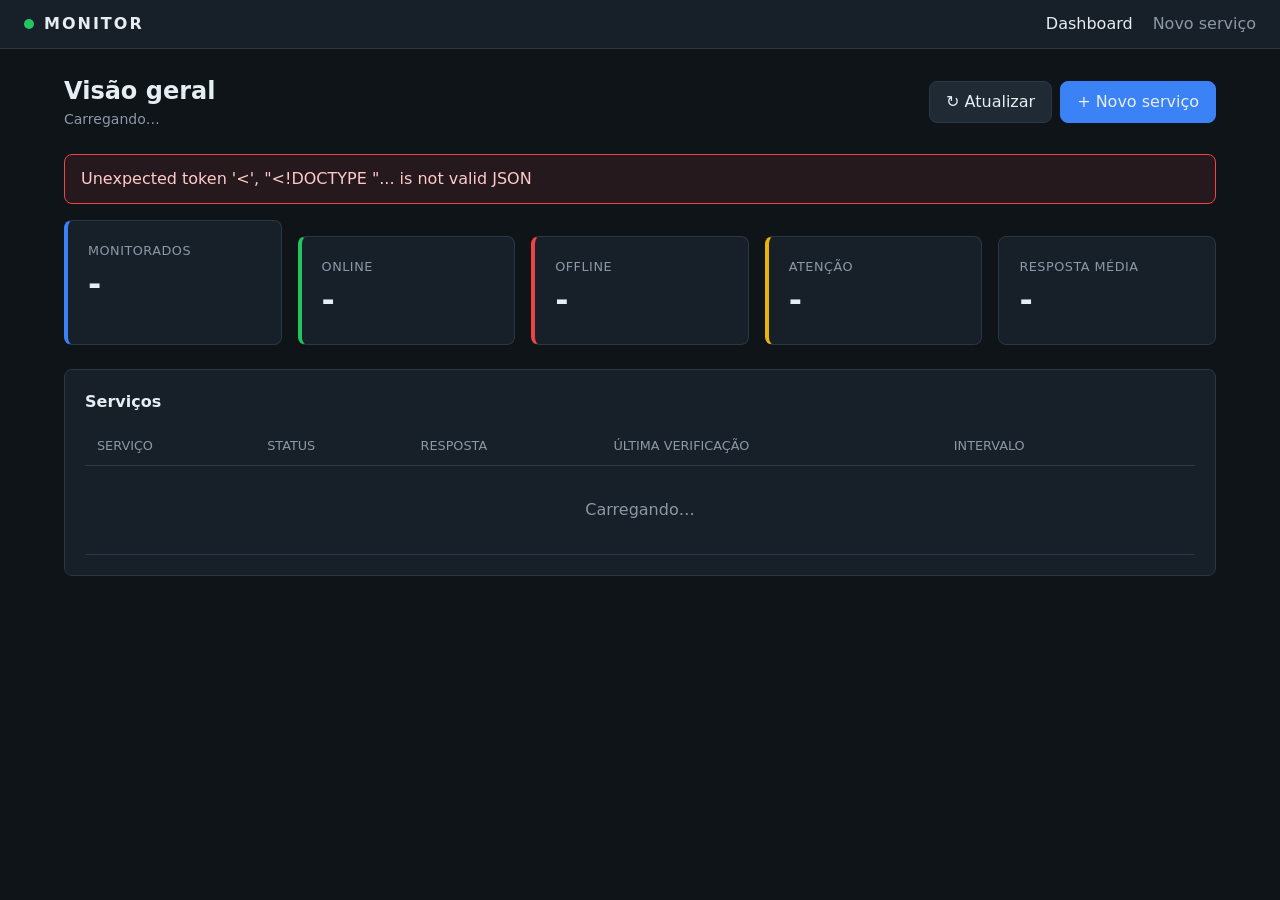
==== src/frontend/pages/dashboard.html @ 5daeaeba "feat: implementada estrutura completa da API, motor de monitoramento e base inicial do front-end - B" ====
<!DOCTYPE html>
<html lang="pt-BR">
<head>
  <meta charset="UTF-8">
  <meta name="viewport" content="width=device-width, initial-scale=1.0">
  <title>Dashboard · Monitor</title>
  <link rel="stylesheet" href="../css/base.css">
</head>
<body>
  <header class="topo">
    <a class="marca" href="dashboard.html"><span class="pulso"></span>MONITOR</a>
    <nav class="menu">
      <a href="dashboard.html" class="ativo">Dashboard</a>
      <a href="servico-form.html">Novo serviço</a>
    </nav>
  </header>

  <main class="conteudo">
    <div class="cabecalho-pagina">
      <div>
        <h1>Visão geral</h1>
        <p class="subtitulo" id="ultima-atualizacao">Carregando…</p>
      </div>
      <div class="acoes">
        <button class="botao" id="btn-atualizar">↻ Atualizar</button>
        <a class="botao primario" href="servico-form.html">+ Novo serviço</a>
      </div>
    </div>

    <div id="mensagem" class="alerta oculto"></div>

    <section class="grade-resumo">
      <div class="card resumo total">
        <div class="rotulo">Monitorados</div>
        <div class="valor" id="total-ativos">-</div>
      </div>
      <div class="card resumo online">
        <div class="rotulo">Online</div>
        <div class="valor" id="total-online">-</div>
      </div>
      <div class="card resumo offline">
        <div class="rotulo">Offline</div>
        <div class="valor" id="total-offline">-</div>
      </div>
      <div class="card resumo atencao">
        <div class="rotulo">Atenção</div>
        <div class="valor" id="total-atencao">-</div>
      </div>
      <div class="card resumo">
        <div class="rotulo">Resposta média</div>
        <div class="valor" id="tempo-medio">-</div>
      </div>
    </section>

    <section class="card">
      <h2>Serviços</h2>
      <div class="tabela-wrapper">
        <table>
          <thead>
            <tr>
              <th>Serviço</th>
              <th>Status</th>
              <th>Resposta</th>
              <th>Última verificação</th>
              <th>Intervalo</th>
              <th></th>
            </tr>
          </thead>
          <tbody id="tabela-servicos">
            <tr><td colspan="6" class="vazio">Carregando…</td></tr>
          </tbody>
        </table>
      </div>
    </section>
  </main>

  <script type="module" src="../js/dashboard.js"></script>
</body>
</html>
---- src/frontend/css/base.css ----
/* =========================================================================
   Monitor — estilos base (variáveis, reset, layout e componentes simples)
   ========================================================================= */

:root {
  --cor-fundo: #0f1419;
  --cor-superficie: #172029;
  --cor-superficie-2: #1f2a35;
  --cor-borda: #2a3744;
  --cor-texto: #e6edf3;
  --cor-texto-suave: #8b98a5;
  --cor-primaria: #3b82f6;
  --cor-primaria-hover: #2563eb;

  --cor-online: #22c55e;
  --cor-offline: #ef4444;
  --cor-atencao: #eab308;
  --cor-desconhecido: #64748b;

  --raio: 8px;
  --espaco: 16px;
  --fonte: system-ui, -apple-system, "Segoe UI", Roboto, sans-serif;
  --fonte-mono: ui-monospace, "Cascadia Code", Consolas, monospace;
}

/* ---------- Reset ---------- */
*, *::before, *::after { box-sizing: border-box; }
body, h1, h2, h3, p { margin: 0; }
body {
  font-family: var(--fonte);
  background: var(--cor-fundo);
  color: var(--cor-texto);
  line-height: 1.5;
  min-height: 100vh;
}
a { color: var(--cor-primaria); text-decoration: none; }
a:hover { text-decoration: underline; }
button, input, select { font: inherit; }

/* ---------- Layout ---------- */
.topo {
  display: flex;
  align-items: center;
  justify-content: space-between;
  padding: 12px 24px;
  background: var(--cor-superficie);
  border-bottom: 1px solid var(--cor-borda);
}
.marca {
  display: flex;
  align-items: center;
  gap: 10px;
  font-weight: 700;
  letter-spacing: 2px;
  color: var(--cor-texto);
}
.marca:hover { text-decoration: none; }
.marca .pulso {
  width: 10px; height: 10px; border-radius: 50%;
  background: var(--cor-online);
  box-shadow: 0 0 0 0 rgba(34, 197, 94, .6);
  animation: pulso 2s infinite;
}
@keyframes pulso {
  70% { box-shadow: 0 0 0 10px rgba(34, 197, 94, 0); }
  100% { box-shadow: 0 0 0 0 rgba(34, 197, 94, 0); }
}
.menu { display: flex; gap: 20px; }
.menu a { color: var(--cor-texto-suave); }
.menu a.ativo, .menu a:hover { color: var(--cor-texto); text-decoration: none; }

.conteudo {
  max-width: 1200px;
  margin: 0 auto;
  padding: 24px;
}
.cabecalho-pagina {
  display: flex;
  align-items: center;
  justify-content: space-between;
  gap: var(--espaco);
  flex-wrap: wrap;
  margin-bottom: 24px;
}
.cabecalho-pagina h1 { font-size: 1.5rem; }
.subtitulo { color: var(--cor-texto-suave); font-size: .875rem; }

/* ---------- Cards ---------- */
.card {
  background: var(--cor-superficie);
  border: 1px solid var(--cor-borda);
  border-radius: var(--raio);
  padding: 20px;
}
.card + .card { margin-top: var(--espaco); }
.card h2 { font-size: 1rem; margin-bottom: 12px; }

.grade-resumo {
  display: grid;
  grid-template-columns: repeat(auto-fit, minmax(160px, 1fr));
  gap: var(--espaco);
  margin-bottom: 24px;
}
.resumo .rotulo { color: var(--cor-texto-suave); font-size: .8rem; text-transform: uppercase; letter-spacing: .5px; }
.resumo .valor { font-size: 2rem; font-weight: 700; }
.resumo.online  { border-left: 4px solid var(--cor-online); }
.resumo.offline { border-left: 4px solid var(--cor-offline); }
.resumo.atencao { border-left: 4px solid var(--cor-atencao); }
.resumo.total   { border-left: 4px solid var(--cor-primaria); }

/* ---------- Tabela ---------- */
.tabela-wrapper { overflow-x: auto; }
table { width: 100%; border-collapse: collapse; }
th, td { padding: 10px 12px; text-align: left; border-bottom: 1px solid var(--cor-borda); white-space: nowrap; }
th { color: var(--cor-texto-suave); font-weight: 500; font-size: .8rem; text-transform: uppercase; }
tbody tr:hover { background: var(--cor-superficie-2); }
tr.inativo { opacity: .5; }
.mono { font-family: var(--fonte-mono); font-size: .85rem; }
.suave { color: var(--cor-texto-suave); }
.vazio { text-align: center; color: var(--cor-texto-suave); padding: 32px; }

/* ---------- Badge de status ---------- */
.status {
  display: inline-flex;
  align-items: center;
  gap: 6px;
  padding: 2px 10px;
  border-radius: 999px;
  font-size: .8rem;
  font-weight: 600;
  background: var(--cor-superficie-2);
}
.status::before { content: ""; width: 8px; height: 8px; border-radius: 50%; background: currentColor; }
.status.online       { color: var(--cor-online); }
.status.offline      { color: var(--cor-offline); }
.status.atencao      { color: var(--cor-atencao); }
.status.desconhecido { color: var(--cor-desconhecido); }

/* ---------- Botões ---------- */
.botao {
  display: inline-flex;
  align-items: center;
  gap: 6px;
  padding: 8px 16px;
  border-radius: var(--raio);
  border: 1px solid var(--cor-borda);
  background: var(--cor-superficie-2);
  color: var(--cor-texto);
  cursor: pointer;
}
.botao:hover { border-color: var(--cor-texto-suave); text-decoration: none; }
.botao:disabled { opacity: .5; cursor: not-allowed; }
.botao.primario { background: var(--cor-primaria); border-color: var(--cor-primaria); }
.botao.primario:hover { background: var(--cor-primaria-hover); }
.botao.perigo { color: var(--cor-offline); }
.botao.pequeno { padding: 4px 10px; font-size: .85rem; }
.acoes { display: flex; gap: 8px; flex-wrap: wrap; }

/* ---------- Formulário ---------- */
.formulario { display: grid; grid-template-columns: repeat(2, 1fr); gap: var(--espaco); }
.campo { display: flex; flex-direction: column; gap: 6px; }
.campo.largo { grid-column: 1 / -1; }
.campo label { font-size: .875rem; color: var(--cor-texto-suave); }
.campo input, .campo select {
  padding: 8px 12px;
  border-radius: var(--raio);
  border: 1px solid var(--cor-borda);
  background: var(--cor-fundo);
  color: var(--cor-texto);
}
.campo input:focus, .campo select:focus { outline: 2px solid var(--cor-primaria); outline-offset: -1px; }
.campo .ajuda { font-size: .75rem; color: var(--cor-texto-suave); }
.campo .erro-campo { font-size: .75rem; color: var(--cor-offline); }
.campo.checkbox { flex-direction: row; align-items: center; }
.previa-url {
  grid-column: 1 / -1;
  padding: 10px 12px;
  border-radius: var(--raio);
  background: var(--cor-fundo);
  border: 1px dashed var(--cor-borda);
}

/* ---------- Detalhes ---------- */
.detalhes { display: grid; grid-template-columns: repeat(auto-fit, minmax(200px, 1fr)); gap: var(--espaco); }
.detalhes dt { color: var(--cor-texto-suave); font-size: .8rem; }
.detalhes dd { margin: 0; font-weight: 500; word-break: break-all; }

/* ---------- Mensagens ---------- */
.alerta {
  padding: 12px 16px;
  border-radius: var(--raio);
  margin-bottom: var(--espaco);
  border: 1px solid;
}
.alerta.erro { color: #fecaca; background: rgba(239, 68, 68, .1); border-color: var(--cor-offline); }
.alerta.sucesso { color: #bbf7d0; background: rgba(34, 197, 94, .1); border-color: var(--cor-online); }
.oculto { display: none !important; }

/* ---------- Responsivo ---------- */
@media (max-width: 640px) {
  .formulario { grid-template-columns: 1fr; }
  .topo { flex-direction: column; gap: 8px; }
}
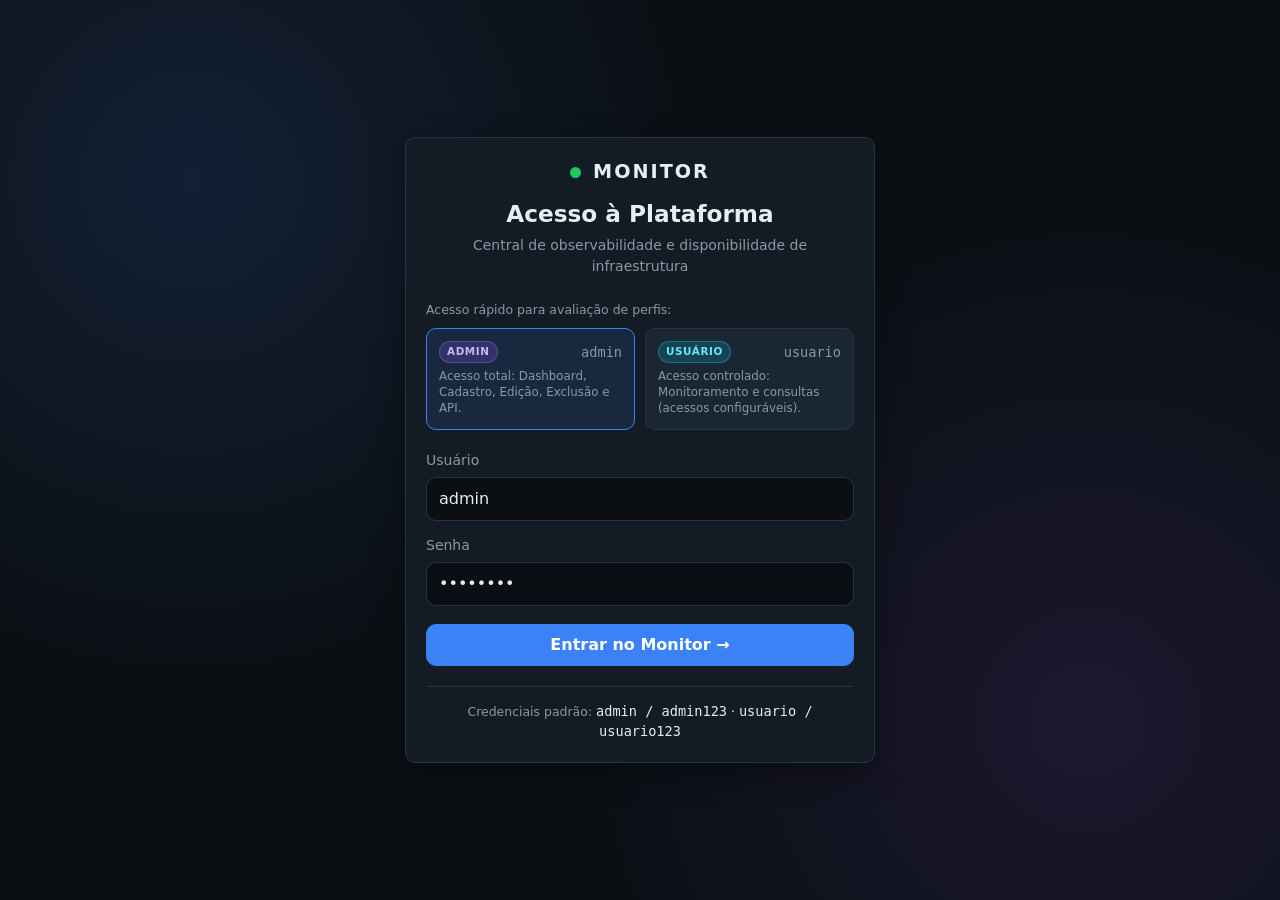
==== commit 82c5c19a: "feat: adiciona login com perfis, sidebar retrátil, alertas, gráficos e infraestrutura docker/nginx -" ====
--- a/src/frontend/pages/dashboard.html
+++ b/src/frontend/pages/dashboard.html
@@ -3,78 +3,147 @@
 <head>
   <meta charset="UTF-8">
   <meta name="viewport" content="width=device-width, initial-scale=1.0">
-  <title>Dashboard · Monitor</title>
-  <link rel="stylesheet" href="../css/base.css">
+  <title>Home · Dashboard · Monitor</title>
+  <link rel="stylesheet" href="../css/base.css?v=5">
 </head>
 <body>
-  <header class="topo">
-    <a class="marca" href="dashboard.html"><span class="pulso"></span>MONITOR</a>
-    <nav class="menu">
-      <a href="dashboard.html" class="ativo">Dashboard</a>
-      <a href="servico-form.html">Novo serviço</a>
-    </nav>
-  </header>
+  <div class="app-shell">
+    <aside class="sidebar" id="sidebar-app"></aside>
 
-  <main class="conteudo">
-    <div class="cabecalho-pagina">
-      <div>
-        <h1>Visão geral</h1>
-        <p class="subtitulo" id="ultima-atualizacao">Carregando…</p>
-      </div>
-      <div class="acoes">
-        <button class="botao" id="btn-atualizar">↻ Atualizar</button>
-        <a class="botao primario" href="servico-form.html">+ Novo serviço</a>
-      </div>
+    <div class="area-principal">
+      <header class="topbar-mobile">
+        <a class="marca" href="dashboard.html"><span class="pulso"></span>MONITOR</a>
+        <button class="botao pequeno" id="btn-abrir-sidebar">☰ Menu</button>
+      </header>
+
+      <main class="conteudo">
+        <!-- Hero Banner da Home -->
+        <section class="hero-home">
+          <div>
+            <div class="hero-saudacao">
+              <h1 id="saudacao-usuario">Painel de Controle</h1>
+              <span class="badge-perfil admin" id="badge-perfil-topo">ADMIN</span>
+            </div>
+            <p class="subtitulo" id="ultima-atualizacao">Carregando estado da infraestrutura…</p>
+          </div>
+          <div class="acoes">
+            <button class="botao" id="btn-atualizar">↻ Atualizar agora</button>
+            <a class="botao primario" id="btn-novo-servico-topo" href="servico-form.html">+ Novo serviço</a>
+          </div>
+        </section>
+
+        <div id="mensagem" class="alerta oculto"></div>
+
+        <!-- Atalhos Rápidos da Home -->
+        <section class="grade-atalhos">
+          <a class="card-atalho" id="atalho-cadastrar" href="servico-form.html">
+            <div class="atalho-icone">➕</div>
+            <div>
+              <div class="atalho-titulo">Cadastrar Serviço</div>
+              <div class="atalho-desc">Adicionar novo host HTTP/HTTPS</div>
+            </div>
+          </a>
+
+          <button type="button" class="card-atalho" id="atalho-verificar-todos">
+            <div class="atalho-icone">⚡</div>
+            <div>
+              <div class="atalho-titulo">Varredura Imediata</div>
+              <div class="atalho-desc">Checar todos os serviços ativos</div>
+            </div>
+          </button>
+
+          <a class="card-atalho" href="#secao-alertas">
+            <div class="atalho-icone">🔔</div>
+            <div>
+              <div class="atalho-titulo">Central de Alertas</div>
+              <div class="atalho-desc">Acompanhar quedas e recuperações</div>
+            </div>
+          </a>
+
+          <a class="card-atalho" href="#secao-servicos">
+            <div class="atalho-icone">🖥️</div>
+            <div>
+              <div class="atalho-titulo">Frota Monitorada</div>
+              <div class="atalho-desc">Filtrar servidores por status</div>
+            </div>
+          </a>
+        </section>
+
+        <!-- Cards de Indicadores (KPIs) -->
+        <section class="grade-resumo">
+          <div class="card resumo total">
+            <div class="rotulo">Monitorados</div>
+            <div class="valor" id="total-ativos">-</div>
+          </div>
+          <div class="card resumo online">
+            <div class="rotulo">Online</div>
+            <div class="valor" id="total-online">-</div>
+          </div>
+          <div class="card resumo offline">
+            <div class="rotulo">Offline</div>
+            <div class="valor" id="total-offline">-</div>
+          </div>
+          <div class="card resumo atencao">
+            <div class="rotulo">Atenção</div>
+            <div class="valor" id="total-atencao">-</div>
+          </div>
+          <div class="card resumo">
+            <div class="rotulo">Resposta média</div>
+            <div class="valor" id="tempo-medio">-</div>
+          </div>
+          <div class="card resumo offline">
+            <div class="rotulo">Alertas ativos</div>
+            <div class="valor" id="total-alertas">-</div>
+          </div>
+        </section>
+
+        <!-- Central de Alertas -->
+        <section class="card oculto" id="secao-alertas">
+          <div class="cabecalho-card">
+            <h2>🔔 Central de Alertas Recentes</h2>
+            <button class="botao pequeno" id="btn-reconhecer-todos">✓ Reconhecer pendentes</button>
+          </div>
+          <div class="lista-alertas" id="lista-alertas"></div>
+        </section>
+
+        <!-- Lista de Serviços Monitorados -->
+        <section class="card" id="secao-servicos">
+          <div class="cabecalho-card">
+            <h2>🖥️ Serviços Monitorados</h2>
+            <div class="barra-filtros">
+              <input type="search" id="filtro-busca" placeholder="Buscar por nome ou URL…">
+              <select id="filtro-status">
+                <option value="">Todos os status</option>
+                <option value="Online">Online</option>
+                <option value="Offline">Offline</option>
+                <option value="Atencao">Atenção</option>
+                <option value="Desconhecido">Aguardando</option>
+                <option value="Pausado">Pausados</option>
+              </select>
+            </div>
+          </div>
+          <div class="tabela-wrapper">
+            <table>
+              <thead>
+                <tr>
+                  <th>Serviço</th>
+                  <th>Status</th>
+                  <th>Resposta</th>
+                  <th>Última verificação</th>
+                  <th>Intervalo</th>
+                  <th></th>
+                </tr>
+              </thead>
+              <tbody id="tabela-servicos">
+                <tr><td colspan="6" class="vazio">Carregando…</td></tr>
+              </tbody>
+            </table>
+          </div>
+        </section>
+      </main>
     </div>
+  </div>
 
-    <div id="mensagem" class="alerta oculto"></div>
-
-    <section class="grade-resumo">
-      <div class="card resumo total">
-        <div class="rotulo">Monitorados</div>
-        <div class="valor" id="total-ativos">-</div>
-      </div>
-      <div class="card resumo online">
-        <div class="rotulo">Online</div>
-        <div class="valor" id="total-online">-</div>
-      </div>
-      <div class="card resumo offline">
-        <div class="rotulo">Offline</div>
-        <div class="valor" id="total-offline">-</div>
-      </div>
-      <div class="card resumo atencao">
-        <div class="rotulo">Atenção</div>
-        <div class="valor" id="total-atencao">-</div>
-      </div>
-      <div class="card resumo">
-        <div class="rotulo">Resposta média</div>
-        <div class="valor" id="tempo-medio">-</div>
-      </div>
-    </section>
-
-    <section class="card">
-      <h2>Serviços</h2>
-      <div class="tabela-wrapper">
-        <table>
-          <thead>
-            <tr>
-              <th>Serviço</th>
-              <th>Status</th>
-              <th>Resposta</th>
-              <th>Última verificação</th>
-              <th>Intervalo</th>
-              <th></th>
-            </tr>
-          </thead>
-          <tbody id="tabela-servicos">
-            <tr><td colspan="6" class="vazio">Carregando…</td></tr>
-          </tbody>
-        </table>
-      </div>
-    </section>
-  </main>
-
-  <script type="module" src="../js/dashboard.js"></script>
+  <script type="module" src="../js/dashboard.js?v=4"></script>
 </body>
 </html>
-
--- a/src/frontend/css/base.css
+++ b/src/frontend/css/base.css
@@ -1,30 +1,38 @@
 /* =========================================================================
-   Monitor — estilos base (variáveis, reset, layout e componentes simples)
+   Monitor — Design System Moderno (Login, Sidebar, Home Responsiva e Gráficos)
    ========================================================================= */
 
 :root {
-  --cor-fundo: #0f1419;
-  --cor-superficie: #172029;
-  --cor-superficie-2: #1f2a35;
-  --cor-borda: #2a3744;
+  --cor-fundo: #0b0f14;
+  --cor-superficie: #131b24;
+  --cor-superficie-2: #1b2633;
+  --cor-superficie-3: #233040;
+  --cor-borda: #263445;
   --cor-texto: #e6edf3;
   --cor-texto-suave: #8b98a5;
   --cor-primaria: #3b82f6;
   --cor-primaria-hover: #2563eb;
+  --cor-admin: #8b5cf6;
+  --cor-usuario: #06b6d4;
 
   --cor-online: #22c55e;
   --cor-offline: #ef4444;
   --cor-atencao: #eab308;
   --cor-desconhecido: #64748b;
 
-  --raio: 8px;
+  --largura-sidebar: 265px;
+  --largura-sidebar-recolhida: 74px;
+  --raio: 10px;
+  --raio-lg: 14px;
   --espaco: 16px;
+  --sombra: 0 10px 30px rgba(0, 0, 0, .35);
   --fonte: system-ui, -apple-system, "Segoe UI", Roboto, sans-serif;
   --fonte-mono: ui-monospace, "Cascadia Code", Consolas, monospace;
 }
 
 /* ---------- Reset ---------- */
 *, *::before, *::after { box-sizing: border-box; }
+html { scroll-behavior: smooth; }
 body, h1, h2, h3, p { margin: 0; }
 body {
   font-family: var(--fonte);
@@ -37,55 +45,480 @@
 a:hover { text-decoration: underline; }
 button, input, select { font: inherit; }
 
-/* ---------- Layout ---------- */
-.topo {
-  display: flex;
-  align-items: center;
-  justify-content: space-between;
-  padding: 12px 24px;
-  background: var(--cor-superficie);
-  border-bottom: 1px solid var(--cor-borda);
-}
-.marca {
-  display: flex;
-  align-items: center;
-  gap: 10px;
-  font-weight: 700;
+/* ---------- Marca & Pulso ---------- */
+.marca, .marca-login {
+  display: flex;
+  align-items: center;
+  gap: 12px;
+  font-weight: 800;
   letter-spacing: 2px;
   color: var(--cor-texto);
 }
 .marca:hover { text-decoration: none; }
-.marca .pulso {
-  width: 10px; height: 10px; border-radius: 50%;
+.marca-sub {
+  font-size: .68rem;
+  font-weight: 500;
+  letter-spacing: .4px;
+  color: var(--cor-texto-suave);
+}
+.pulso {
+  width: 11px;
+  height: 11px;
+  border-radius: 50%;
+  flex-shrink: 0;
   background: var(--cor-online);
-  box-shadow: 0 0 0 0 rgba(34, 197, 94, .6);
+  box-shadow: 0 0 0 0 rgba(34, 197, 94, .65);
   animation: pulso 2s infinite;
 }
 @keyframes pulso {
   70% { box-shadow: 0 0 0 10px rgba(34, 197, 94, 0); }
   100% { box-shadow: 0 0 0 0 rgba(34, 197, 94, 0); }
 }
-.menu { display: flex; gap: 20px; }
-.menu a { color: var(--cor-texto-suave); }
-.menu a.ativo, .menu a:hover { color: var(--cor-texto); text-decoration: none; }
+
+/* =========================================================================
+   App Shell com Sidebar Lateral Responsiva
+   ========================================================================= */
+.app-shell {
+  display: flex;
+  min-height: 100vh;
+}
+
+.sidebar {
+  width: var(--largura-sidebar-recolhida);
+  background: var(--cor-superficie);
+  border-right: 1px solid var(--cor-borda);
+  display: flex;
+  flex-direction: column;
+  position: fixed;
+  top: 0;
+  bottom: 0;
+  left: 0;
+  z-index: 100;
+  padding: 16px 12px;
+  overflow: hidden;
+  white-space: nowrap;
+  transition: width .24s cubic-bezier(.4, 0, .2, 1), box-shadow .24s ease;
+  will-change: width;
+}
+
+.sidebar:hover {
+  width: var(--largura-sidebar);
+  box-shadow: var(--sombra);
+}
+
+/* Slot fixo de 48px (74px - 2*12px de padding - 2*1px de borda) mantém todos os ícones 100% alinhados no centro */
+.sidebar-slot-icone {
+  width: 48px;
+  height: 42px;
+  flex: 0 0 48px;
+  display: inline-flex;
+  align-items: center;
+  justify-content: center;
+  font-size: 1.12rem;
+}
+
+.sidebar-colapsavel {
+  opacity: 0;
+  transform: translateX(-6px);
+  transition: opacity .18s ease, transform .22s cubic-bezier(.4, 0, .2, 1);
+  pointer-events: none;
+  white-space: nowrap;
+}
+
+.sidebar:hover .sidebar-colapsavel {
+  opacity: 1;
+  transform: translateX(0);
+  pointer-events: auto;
+}
+
+.sidebar-topo {
+  height: 56px;
+  display: flex;
+  align-items: center;
+  padding-bottom: 12px;
+  margin-bottom: 12px;
+  border-bottom: 1px solid var(--cor-borda);
+}
+.marca-sidebar {
+  display: flex;
+  align-items: center;
+  width: 100%;
+  height: 44px;
+  border: 1px solid transparent;
+  color: var(--cor-texto);
+  text-decoration: none;
+}
+.marca-sidebar:hover { text-decoration: none; }
+.marca-titulo {
+  font-weight: 800;
+  letter-spacing: 2px;
+  font-size: 1rem;
+}
+
+.sidebar-nav {
+  display: flex;
+  flex-direction: column;
+  gap: 6px;
+  flex: 1;
+}
+
+.sidebar-link {
+  display: flex;
+  align-items: center;
+  height: 44px;
+  padding: 0 8px 0 0;
+  border-radius: var(--raio);
+  border: 1px solid transparent;
+  color: var(--cor-texto-suave);
+  font-weight: 500;
+  font-size: .9rem;
+  transition: background .15s, color .15s, border-color .15s;
+}
+.sidebar-link:hover {
+  background: var(--cor-superficie-2);
+  color: var(--cor-texto);
+  text-decoration: none;
+}
+.sidebar-link.ativo {
+  background: rgba(59, 130, 246, .16);
+  color: #60a5fa;
+  border-color: rgba(59, 130, 246, .35);
+}
+.sidebar-link.bloqueado {
+  opacity: .55;
+  cursor: not-allowed;
+}
+.sidebar-texto {
+  flex: 1;
+  overflow: hidden;
+  text-overflow: ellipsis;
+}
+
+.tag-permissao {
+  font-size: .65rem;
+  font-weight: 700;
+  padding: 2px 6px;
+  border-radius: 6px;
+  letter-spacing: .5px;
+}
+.tag-permissao.admin {
+  background: rgba(139, 92, 246, .18);
+  color: #c4b5fd;
+}
+.tag-permissao.restrito {
+  background: rgba(239, 68, 68, .15);
+  color: #fca5a5;
+}
+
+.badge-contador {
+  background: var(--cor-offline);
+  color: #fff;
+  font-size: .72rem;
+  font-weight: 700;
+  padding: 1px 7px;
+  border-radius: 999px;
+}
+
+.sidebar-rodape {
+  border-top: 1px solid var(--cor-borda);
+  padding-top: 12px;
+  display: flex;
+  flex-direction: column;
+  gap: 8px;
+}
+.usuario-card {
+  display: flex;
+  align-items: center;
+  height: 52px;
+  padding: 0 8px 0 0;
+  border: 1px solid transparent;
+  border-radius: var(--raio);
+  background: var(--cor-superficie-2);
+}
+.usuario-avatar {
+  width: 36px;
+  height: 36px;
+  border-radius: 10px;
+  display: flex;
+  align-items: center;
+  justify-content: center;
+  font-weight: 800;
+  font-size: .82rem;
+  color: #fff;
+  flex-shrink: 0;
+}
+.usuario-avatar.admin { background: linear-gradient(135deg, #6366f1, #8b5cf6); }
+.usuario-avatar.usuario { background: linear-gradient(135deg, #0891b2, #06b6d4); }
+.usuario-info {
+  display: flex;
+  flex-direction: column;
+  justify-content: center;
+  gap: 2px;
+  overflow: hidden;
+}
+.usuario-nome {
+  font-size: .82rem;
+  font-weight: 600;
+  line-height: 1.15;
+  white-space: nowrap;
+  overflow: hidden;
+  text-overflow: ellipsis;
+}
+.btn-logout {
+  display: flex;
+  align-items: center;
+  justify-content: flex-start;
+  width: 100%;
+  height: 40px;
+  padding: 0 8px 0 0;
+  font-size: .84rem;
+}
+.btn-logout .sidebar-slot-icone {
+  height: 40px;
+}
+
+.badge-perfil {
+  display: inline-block;
+  font-size: .65rem;
+  font-weight: 800;
+  padding: 2px 7px;
+  border-radius: 999px;
+  letter-spacing: .6px;
+}
+.badge-perfil.admin {
+  background: rgba(139, 92, 246, .22);
+  color: #c4b5fd;
+  border: 1px solid rgba(139, 92, 246, .45);
+}
+.badge-perfil.usuario {
+  background: rgba(6, 182, 212, .2);
+  color: #67e8f9;
+  border: 1px solid rgba(6, 182, 212, .45);
+}
+
+.area-principal {
+  flex: 1;
+  margin-left: var(--largura-sidebar-recolhida);
+  display: flex;
+  flex-direction: column;
+  min-width: 0;
+  transition: margin-left .24s cubic-bezier(.4, 0, .2, 1);
+}
+
+.topbar-mobile {
+  display: none;
+  align-items: center;
+  justify-content: space-between;
+  padding: 12px 18px;
+  background: var(--cor-superficie);
+  border-bottom: 1px solid var(--cor-borda);
+}
 
 .conteudo {
-  max-width: 1200px;
+  max-width: 1240px;
+  width: 100%;
   margin: 0 auto;
+  padding: 28px;
+}
+
+/* =========================================================================
+   Tela de Login Estilizada
+   ========================================================================= */
+.pagina-login {
+  display: flex;
+  align-items: center;
+  justify-content: center;
   padding: 24px;
-}
+  background:
+    radial-gradient(circle at 15% 20%, rgba(59, 130, 246, .14), transparent 38%),
+    radial-gradient(circle at 85% 80%, rgba(139, 92, 246, .12), transparent 38%),
+    var(--cor-fundo);
+}
+
+.login-wrapper {
+  width: 100%;
+  max-width: 470px;
+}
+
+.login-card {
+  padding: 32px;
+  border-radius: var(--raio-lg);
+  box-shadow: var(--sombra);
+}
+
+.login-cabecalho {
+  text-align: center;
+  margin-bottom: 24px;
+}
+.marca-login {
+  justify-content: center;
+  font-size: 1.2rem;
+  margin-bottom: 10px;
+}
+.login-cabecalho h1 { font-size: 1.45rem; margin-bottom: 4px; }
+
+.seletor-perfis-demo {
+  margin-bottom: 20px;
+}
+.rotulo-seletor {
+  font-size: .78rem;
+  color: var(--cor-texto-suave);
+  margin-bottom: 8px;
+}
+.grade-perfis {
+  display: grid;
+  grid-template-columns: 1fr 1fr;
+  gap: 10px;
+}
+.card-perfil-demo {
+  text-align: left;
+  padding: 12px;
+  border-radius: var(--raio);
+  border: 1px solid var(--cor-borda);
+  background: var(--cor-superficie-2);
+  color: var(--cor-texto);
+  cursor: pointer;
+  transition: border-color .15s, background .15s, transform .1s;
+}
+.card-perfil-demo:hover {
+  border-color: var(--cor-primaria);
+  transform: translateY(-1px);
+}
+.card-perfil-demo.ativo {
+  border-color: var(--cor-primaria);
+  background: rgba(59, 130, 246, .12);
+}
+.topo-perfil {
+  display: flex;
+  align-items: center;
+  justify-content: space-between;
+  margin-bottom: 6px;
+}
+.desc-perfil {
+  font-size: .74rem;
+  color: var(--cor-texto-suave);
+  line-height: 1.35;
+}
+
+.formulario-login {
+  display: flex;
+  flex-direction: column;
+  gap: 14px;
+}
+.btn-entrar {
+  padding: 11px 18px;
+  font-weight: 600;
+  margin-top: 4px;
+  justify-content: center;
+}
+.login-rodape {
+  margin-top: 20px;
+  padding-top: 14px;
+  border-top: 1px solid var(--cor-borda);
+  text-align: center;
+  font-size: .78rem;
+}
+
+/* =========================================================================
+   Home Hero Banner & Atalhos Rápidos
+   ========================================================================= */
+.hero-home {
+  display: flex;
+  align-items: center;
+  justify-content: space-between;
+  gap: 20px;
+  flex-wrap: wrap;
+  padding: 22px 24px;
+  border-radius: var(--raio-lg);
+  background: linear-gradient(135deg, rgba(59, 130, 246, .14), rgba(139, 92, 246, .08)), var(--cor-superficie);
+  border: 1px solid var(--cor-borda);
+  margin-bottom: 20px;
+}
+.hero-saudacao {
+  display: flex;
+  align-items: center;
+  gap: 10px;
+  flex-wrap: wrap;
+  margin-bottom: 4px;
+}
+.hero-saudacao h1 { font-size: 1.4rem; }
+
+.grade-atalhos {
+  display: grid;
+  grid-template-columns: repeat(4, minmax(0, 1fr));
+  grid-auto-rows: 84px;
+  gap: 14px;
+  margin-bottom: 22px;
+}
+.card-atalho {
+  display: flex;
+  align-items: center;
+  gap: 12px;
+  height: 84px;
+  width: 100%;
+  padding: 12px 14px;
+  border-radius: var(--raio);
+  background: var(--cor-superficie);
+  border: 1px solid var(--cor-borda);
+  color: var(--cor-texto);
+  cursor: pointer;
+  text-align: left;
+  overflow: hidden;
+  transition: border-color .15s, transform .15s, background .15s;
+}
+.card-atalho > div:last-child {
+  min-width: 0;
+  flex: 1;
+  overflow: hidden;
+}
+.card-atalho:hover {
+  border-color: var(--cor-primaria);
+  background: var(--cor-superficie-2);
+  transform: translateY(-2px);
+  text-decoration: none;
+}
+.card-atalho.bloqueado {
+  opacity: .55;
+  cursor: not-allowed;
+}
+.atalho-icone {
+  width: 40px;
+  height: 40px;
+  border-radius: 10px;
+  background: var(--cor-superficie-2);
+  display: flex;
+  align-items: center;
+  justify-content: center;
+  font-size: 1.15rem;
+  flex-shrink: 0;
+}
+.atalho-titulo {
+  font-weight: 600;
+  font-size: clamp(.74rem, 1.05vw, .9rem);
+  white-space: nowrap;
+  overflow: hidden;
+  text-overflow: ellipsis;
+}
+.atalho-desc {
+  font-size: clamp(.66rem, .9vw, .76rem);
+  color: var(--cor-texto-suave);
+  white-space: nowrap;
+  overflow: hidden;
+  text-overflow: ellipsis;
+}
+
+/* ---------- Cabeçalhos & Cards ---------- */
 .cabecalho-pagina {
   display: flex;
   align-items: center;
   justify-content: space-between;
   gap: var(--espaco);
   flex-wrap: wrap;
-  margin-bottom: 24px;
+  margin-bottom: 22px;
 }
 .cabecalho-pagina h1 { font-size: 1.5rem; }
 .subtitulo { color: var(--cor-texto-suave); font-size: .875rem; }
 
-/* ---------- Cards ---------- */
 .card {
   background: var(--cor-superficie);
   border: 1px solid var(--cor-borda);
@@ -94,25 +527,134 @@
 }
 .card + .card { margin-top: var(--espaco); }
 .card h2 { font-size: 1rem; margin-bottom: 12px; }
+.cabecalho-card {
+  display: flex;
+  align-items: center;
+  justify-content: space-between;
+  gap: 12px;
+  flex-wrap: wrap;
+  margin-bottom: 14px;
+}
+.cabecalho-card h2 { margin-bottom: 0; }
 
 .grade-resumo {
   display: grid;
-  grid-template-columns: repeat(auto-fit, minmax(160px, 1fr));
+  grid-auto-flow: column;
+  grid-auto-columns: minmax(0, 1fr);
+  grid-auto-rows: 102px;
   gap: var(--espaco);
-  margin-bottom: 24px;
-}
-.resumo .rotulo { color: var(--cor-texto-suave); font-size: .8rem; text-transform: uppercase; letter-spacing: .5px; }
-.resumo .valor { font-size: 2rem; font-weight: 700; }
+  margin-bottom: 22px;
+}
+.card.resumo {
+  margin: 0;
+  height: 102px;
+  padding: 14px 16px;
+  display: flex;
+  flex-direction: column;
+  justify-content: space-between;
+  overflow: hidden;
+  min-width: 0;
+}
+.resumo .rotulo {
+  color: var(--cor-texto-suave);
+  font-size: 12px;
+  text-transform: uppercase;
+  letter-spacing: .5px;
+  white-space: nowrap;
+  overflow: hidden;
+  width: 100%;
+  display: block;
+}
+.resumo .valor {
+  font-size: 26px;
+  font-weight: 700;
+  line-height: 1.2;
+  white-space: nowrap;
+  overflow: hidden;
+  width: 100%;
+  display: block;
+}
 .resumo.online  { border-left: 4px solid var(--cor-online); }
 .resumo.offline { border-left: 4px solid var(--cor-offline); }
 .resumo.atencao { border-left: 4px solid var(--cor-atencao); }
 .resumo.total   { border-left: 4px solid var(--cor-primaria); }
 
+/* ---------- Filtros ---------- */
+.barra-filtros {
+  display: flex;
+  gap: 10px;
+  flex-wrap: wrap;
+  align-items: center;
+}
+.barra-filtros input,
+.barra-filtros select {
+  padding: 7px 12px;
+  border-radius: var(--raio);
+  border: 1px solid var(--cor-borda);
+  background: var(--cor-fundo);
+  color: var(--cor-texto);
+  font-size: .875rem;
+}
+
+/* ---------- Lista de Alertas ---------- */
+.lista-alertas {
+  display: flex;
+  flex-direction: column;
+  gap: 8px;
+}
+.item-alerta {
+  display: flex;
+  align-items: center;
+  justify-content: space-between;
+  gap: 12px;
+  padding: 10px 14px;
+  border-radius: var(--raio);
+  background: var(--cor-superficie-2);
+  border-left: 4px solid var(--cor-offline);
+}
+.item-alerta.lentidao { border-left-color: var(--cor-atencao); }
+.item-alerta.recuperacao { border-left-color: var(--cor-online); }
+.item-alerta.reconhecido { opacity: .65; }
+.item-alerta .meta { font-size: .78rem; color: var(--cor-texto-suave); }
+
+/* ---------- Gráfico de Latência e Barra de Uptime ---------- */
+.grafico-container {
+  width: 100%;
+  height: 190px;
+  background: var(--cor-fundo);
+  border: 1px solid var(--cor-borda);
+  border-radius: var(--raio);
+  padding: 12px;
+  position: relative;
+}
+.grafico-svg {
+  width: 100%;
+  height: 100%;
+  overflow: visible;
+}
+.barra-uptime {
+  display: flex;
+  gap: 3px;
+  margin-top: 12px;
+  height: 22px;
+  align-items: stretch;
+}
+.barra-uptime .bloco {
+  flex: 1;
+  border-radius: 3px;
+  background: var(--cor-desconhecido);
+  transition: transform .15s;
+}
+.barra-uptime .bloco:hover { transform: scaleY(1.2); }
+.barra-uptime .bloco.online { background: var(--cor-online); }
+.barra-uptime .bloco.offline { background: var(--cor-offline); }
+.barra-uptime .bloco.atencao { background: var(--cor-atencao); }
+
 /* ---------- Tabela ---------- */
 .tabela-wrapper { overflow-x: auto; }
 table { width: 100%; border-collapse: collapse; }
-th, td { padding: 10px 12px; text-align: left; border-bottom: 1px solid var(--cor-borda); white-space: nowrap; }
-th { color: var(--cor-texto-suave); font-weight: 500; font-size: .8rem; text-transform: uppercase; }
+th, td { padding: 11px 12px; text-align: left; border-bottom: 1px solid var(--cor-borda); white-space: nowrap; }
+th { color: var(--cor-texto-suave); font-weight: 600; font-size: .78rem; text-transform: uppercase; letter-spacing: .4px; }
 tbody tr:hover { background: var(--cor-superficie-2); }
 tr.inativo { opacity: .5; }
 .mono { font-family: var(--fonte-mono); font-size: .85rem; }
@@ -124,7 +666,7 @@
   display: inline-flex;
   align-items: center;
   gap: 6px;
-  padding: 2px 10px;
+  padding: 3px 10px;
   border-radius: 999px;
   font-size: .8rem;
   font-weight: 600;
@@ -147,13 +689,16 @@
   background: var(--cor-superficie-2);
   color: var(--cor-texto);
   cursor: pointer;
+  transition: background .15s, border-color .15s;
 }
 .botao:hover { border-color: var(--cor-texto-suave); text-decoration: none; }
 .botao:disabled { opacity: .5; cursor: not-allowed; }
-.botao.primario { background: var(--cor-primaria); border-color: var(--cor-primaria); }
+.botao.primario { background: var(--cor-primaria); border-color: var(--cor-primaria); color: #fff; }
 .botao.primario:hover { background: var(--cor-primaria-hover); }
 .botao.perigo { color: var(--cor-offline); }
-.botao.pequeno { padding: 4px 10px; font-size: .85rem; }
+.botao.pequeno { padding: 5px 10px; font-size: .84rem; }
+.botao.ativo { border-color: var(--cor-primaria); color: var(--cor-primaria); }
+.largura-total { width: 100%; justify-content: center; }
 .acoes { display: flex; gap: 8px; flex-wrap: wrap; }
 
 /* ---------- Formulário ---------- */
@@ -162,7 +707,7 @@
 .campo.largo { grid-column: 1 / -1; }
 .campo label { font-size: .875rem; color: var(--cor-texto-suave); }
 .campo input, .campo select {
-  padding: 8px 12px;
+  padding: 9px 12px;
   border-radius: var(--raio);
   border: 1px solid var(--cor-borda);
   background: var(--cor-fundo);
@@ -181,9 +726,39 @@
 }
 
 /* ---------- Detalhes ---------- */
-.detalhes { display: grid; grid-template-columns: repeat(auto-fit, minmax(200px, 1fr)); gap: var(--espaco); }
-.detalhes dt { color: var(--cor-texto-suave); font-size: .8rem; }
-.detalhes dd { margin: 0; font-weight: 500; word-break: break-all; }
+.detalhes {
+  display: grid;
+  grid-template-columns: repeat(3, minmax(0, 1fr));
+  grid-auto-rows: 64px;
+  gap: 12px;
+}
+.detalhes > div {
+  height: 64px;
+  padding: 10px 14px;
+  border-radius: var(--raio);
+  background: var(--cor-superficie-2);
+  border: 1px solid var(--cor-borda);
+  display: flex;
+  flex-direction: column;
+  justify-content: center;
+  overflow: hidden;
+  min-width: 0;
+}
+.detalhes dt {
+  color: var(--cor-texto-suave);
+  font-size: .74rem;
+  white-space: nowrap;
+  overflow: hidden;
+  text-overflow: ellipsis;
+}
+.detalhes dd {
+  margin: 0;
+  font-weight: 600;
+  font-size: .9rem;
+  white-space: nowrap;
+  overflow: hidden;
+  text-overflow: ellipsis;
+}
 
 /* ---------- Mensagens ---------- */
 .alerta {
@@ -196,9 +771,24 @@
 .alerta.sucesso { color: #bbf7d0; background: rgba(34, 197, 94, .1); border-color: var(--cor-online); }
 .oculto { display: none !important; }
 
-/* ---------- Responsivo ---------- */
+/* ---------- Responsivo (Mobile & Tablet) ---------- */
+@media (max-width: 1024px) {
+  .grade-atalhos { grid-template-columns: repeat(2, minmax(0, 1fr)); }
+  .grade-resumo {
+    grid-auto-flow: row;
+    grid-template-columns: repeat(3, minmax(0, 1fr));
+  }
+  .detalhes { grid-template-columns: repeat(2, minmax(0, 1fr)); }
+}
+
 @media (max-width: 640px) {
   .formulario { grid-template-columns: 1fr; }
-  .topo { flex-direction: column; gap: 8px; }
-}
-
+  .grade-perfis { grid-template-columns: 1fr; }
+  .grade-atalhos { grid-template-columns: 1fr; }
+  .grade-resumo {
+    grid-auto-flow: row;
+    grid-template-columns: repeat(2, minmax(0, 1fr));
+  }
+  .detalhes { grid-template-columns: 1fr; }
+  .conteudo { padding: 18px; }
+}
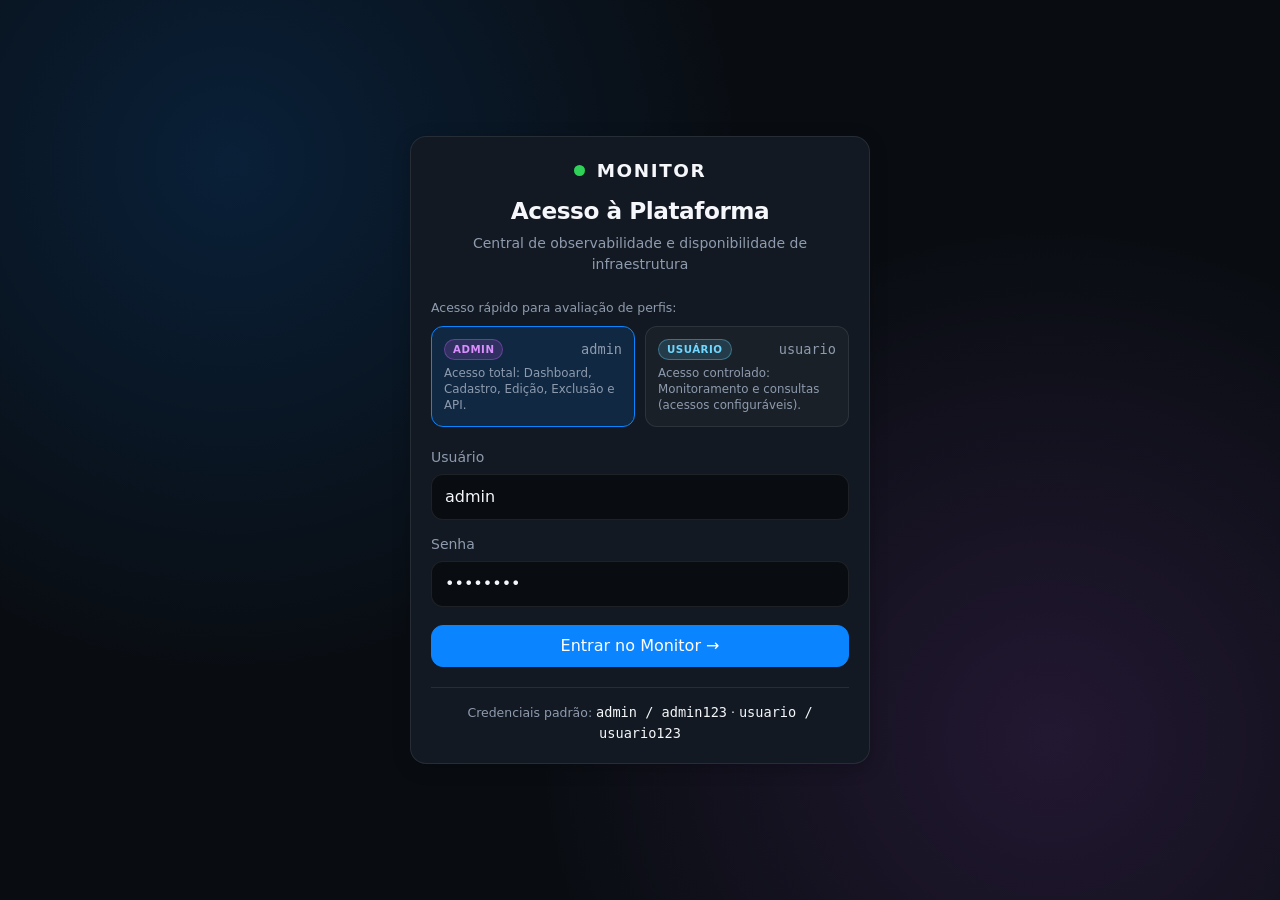
==== commit c27379e5: "style(frontend): refinamento de UI/UX seguindo diretrizes Apple HIG - Aplicado design system inspira" ====
--- a/src/frontend/pages/dashboard.html
+++ b/src/frontend/pages/dashboard.html
@@ -4,18 +4,13 @@
   <meta charset="UTF-8">
   <meta name="viewport" content="width=device-width, initial-scale=1.0">
   <title>Home · Dashboard · Monitor</title>
-  <link rel="stylesheet" href="../css/base.css?v=5">
+  <link rel="stylesheet" href="../css/base.css?v=6">
 </head>
 <body>
   <div class="app-shell">
     <aside class="sidebar" id="sidebar-app"></aside>
 
     <div class="area-principal">
-      <header class="topbar-mobile">
-        <a class="marca" href="dashboard.html"><span class="pulso"></span>MONITOR</a>
-        <button class="botao pequeno" id="btn-abrir-sidebar">☰ Menu</button>
-      </header>
-
       <main class="conteudo">
         <!-- Hero Banner da Home -->
         <section class="hero-home">
@@ -32,12 +27,14 @@
           </div>
         </section>
 
-        <div id="mensagem" class="alerta oculto"></div>
+        <div id="mensagem" class="alerta oculto" role="status" aria-live="polite"></div>
 
-        <!-- Atalhos Rápidos da Home -->
+        <!-- Atalhos Rápidos da Home (Ícones Vetoriais SF Style) -->
         <section class="grade-atalhos">
           <a class="card-atalho" id="atalho-cadastrar" href="servico-form.html">
-            <div class="atalho-icone">➕</div>
+            <div class="atalho-icone">
+              <svg class="icone-svg" viewBox="0 0 24 24" aria-hidden="true"><rect x="3" y="3" width="18" height="18" rx="5"/><path d="M12 8v8M8 12h8"/></svg>
+            </div>
             <div>
               <div class="atalho-titulo">Cadastrar Serviço</div>
               <div class="atalho-desc">Adicionar novo host HTTP/HTTPS</div>
@@ -45,7 +42,9 @@
           </a>
 
           <button type="button" class="card-atalho" id="atalho-verificar-todos">
-            <div class="atalho-icone">⚡</div>
+            <div class="atalho-icone">
+              <svg class="icone-svg" viewBox="0 0 24 24" aria-hidden="true"><path d="M13 2 4 14h7l-1 8 9-12h-7l1-8z"/></svg>
+            </div>
             <div>
               <div class="atalho-titulo">Varredura Imediata</div>
               <div class="atalho-desc">Checar todos os serviços ativos</div>
@@ -53,7 +52,9 @@
           </button>
 
           <a class="card-atalho" href="#secao-alertas">
-            <div class="atalho-icone">🔔</div>
+            <div class="atalho-icone">
+              <svg class="icone-svg" viewBox="0 0 24 24" aria-hidden="true"><path d="M18 8A6 6 0 0 0 6 8c0 7-3 9-3 9h18s-3-2-3-9"/><path d="M13.73 21a2 2 0 0 1-3.46 0"/></svg>
+            </div>
             <div>
               <div class="atalho-titulo">Central de Alertas</div>
               <div class="atalho-desc">Acompanhar quedas e recuperações</div>
@@ -61,7 +62,9 @@
           </a>
 
           <a class="card-atalho" href="#secao-servicos">
-            <div class="atalho-icone">🖥️</div>
+            <div class="atalho-icone">
+              <svg class="icone-svg" viewBox="0 0 24 24" aria-hidden="true"><rect x="2" y="3" width="20" height="7" rx="2"/><rect x="2" y="14" width="20" height="7" rx="2"/><circle cx="6" cy="6.5" r="1"/><circle cx="6" cy="17.5" r="1"/></svg>
+            </div>
             <div>
               <div class="atalho-titulo">Frota Monitorada</div>
               <div class="atalho-desc">Filtrar servidores por status</div>
@@ -70,7 +73,7 @@
         </section>
 
         <!-- Cards de Indicadores (KPIs) -->
-        <section class="grade-resumo">
+        <section class="grade-resumo" aria-label="Indicadores de disponibilidade">
           <div class="card resumo total">
             <div class="rotulo">Monitorados</div>
             <div class="valor" id="total-ativos">-</div>
@@ -100,7 +103,7 @@
         <!-- Central de Alertas -->
         <section class="card oculto" id="secao-alertas">
           <div class="cabecalho-card">
-            <h2>🔔 Central de Alertas Recentes</h2>
+            <h2>Central de Alertas Recentes</h2>
             <button class="botao pequeno" id="btn-reconhecer-todos">✓ Reconhecer pendentes</button>
           </div>
           <div class="lista-alertas" id="lista-alertas"></div>
@@ -109,10 +112,10 @@
         <!-- Lista de Serviços Monitorados -->
         <section class="card" id="secao-servicos">
           <div class="cabecalho-card">
-            <h2>🖥️ Serviços Monitorados</h2>
+            <h2>Serviços Monitorados</h2>
             <div class="barra-filtros">
-              <input type="search" id="filtro-busca" placeholder="Buscar por nome ou URL…">
-              <select id="filtro-status">
+              <input type="search" id="filtro-busca" placeholder="Buscar por nome ou URL…" aria-label="Buscar serviço por nome ou URL">
+              <select id="filtro-status" aria-label="Filtrar por status">
                 <option value="">Todos os status</option>
                 <option value="Online">Online</option>
                 <option value="Offline">Offline</option>
@@ -144,6 +147,6 @@
     </div>
   </div>
 
-  <script type="module" src="../js/dashboard.js?v=4"></script>
+  <script type="module" src="../js/dashboard.js?v=6"></script>
 </body>
 </html>
--- a/src/frontend/css/base.css
+++ b/src/frontend/css/base.css
@@ -1,82 +1,121 @@
 /* =========================================================================
-   Monitor — Design System Moderno (Login, Sidebar, Home Responsiva e Gráficos)
+   Monitor — Apple HIG Design System (Vibrancy, SF Typography & Micro-interactions)
    ========================================================================= */
 
 :root {
-  --cor-fundo: #0b0f14;
-  --cor-superficie: #131b24;
-  --cor-superficie-2: #1b2633;
-  --cor-superficie-3: #233040;
-  --cor-borda: #263445;
-  --cor-texto: #e6edf3;
-  --cor-texto-suave: #8b98a5;
-  --cor-primaria: #3b82f6;
-  --cor-primaria-hover: #2563eb;
-  --cor-admin: #8b5cf6;
-  --cor-usuario: #06b6d4;
-
-  --cor-online: #22c55e;
-  --cor-offline: #ef4444;
-  --cor-atencao: #eab308;
-  --cor-desconhecido: #64748b;
+  --cor-fundo: #090d12;
+  --cor-superficie: #121922;
+  --cor-superficie-2: #192330;
+  --cor-superficie-3: #222f40;
+  --cor-vidro: rgba(18, 25, 34, 0.78);
+  --cor-vidro-elevado: rgba(25, 35, 48, 0.84);
+  --cor-borda: rgba(255, 255, 255, 0.085);
+  --cor-borda-forte: rgba(255, 255, 255, 0.16);
+  --cor-texto: #f5f7fa;
+  --cor-texto-suave: #8e9bae;
+  --cor-primaria: #0a84ff;
+  --cor-primaria-hover: #409cff;
+  --cor-admin: #bf5af2;
+  --cor-usuario: #64d2ff;
+
+  --cor-online: #30d158;
+  --cor-offline: #ff453a;
+  --cor-atencao: #ffd60a;
+  --cor-desconhecido: #636366;
 
   --largura-sidebar: 265px;
   --largura-sidebar-recolhida: 74px;
-  --raio: 10px;
-  --raio-lg: 14px;
+  --raio-sm: 8px;
+  --raio: 12px;
+  --raio-lg: 16px;
   --espaco: 16px;
-  --sombra: 0 10px 30px rgba(0, 0, 0, .35);
-  --fonte: system-ui, -apple-system, "Segoe UI", Roboto, sans-serif;
-  --fonte-mono: ui-monospace, "Cascadia Code", Consolas, monospace;
-}
-
-/* ---------- Reset ---------- */
+  --anel-foco: 0 0 0 4px rgba(10, 132, 255, 0.28);
+  --sombra: 0 12px 34px rgba(0, 0, 0, 0.42);
+  --sombra-card: 0 4px 18px rgba(0, 0, 0, 0.22);
+  --curva-apple: cubic-bezier(0.22, 1, 0.36, 1);
+  --fonte: -apple-system, BlinkMacSystemFont, "SF Pro Display", "SF Pro Text", "Segoe UI", system-ui, sans-serif;
+  --fonte-mono: "SF Mono", ui-monospace, "Cascadia Code", Consolas, monospace;
+}
+
+/* ---------- Reset & Tipografia ---------- */
 *, *::before, *::after { box-sizing: border-box; }
-html { scroll-behavior: smooth; }
+html {
+  scroll-behavior: smooth;
+  -webkit-font-smoothing: antialiased;
+  -moz-osx-font-smoothing: grayscale;
+}
 body, h1, h2, h3, p { margin: 0; }
 body {
   font-family: var(--fonte);
-  background: var(--cor-fundo);
+  background:
+    radial-gradient(circle at 12% 0%, rgba(10, 132, 255, 0.08), transparent 40%),
+    radial-gradient(circle at 88% 100%, rgba(191, 90, 242, 0.06), transparent 40%),
+    var(--cor-fundo);
   color: var(--cor-texto);
   line-height: 1.5;
   min-height: 100vh;
 }
-a { color: var(--cor-primaria); text-decoration: none; }
-a:hover { text-decoration: underline; }
+h1, h2, h3 {
+  letter-spacing: -0.02em;
+  font-weight: 600;
+}
+a { color: var(--cor-primaria); text-decoration: none; transition: color .15s ease; }
+a:hover { color: var(--cor-primaria-hover); text-decoration: none; }
 button, input, select { font: inherit; }
+
+/* Foco acessível para navegação via teclado */
+a:focus-visible, button:focus-visible, input:focus-visible, select:focus-visible {
+  outline: none;
+  box-shadow: var(--anel-foco);
+}
+
+/* Números tabulares estáveis (sem oscilação horizontal no polling) */
+.mono, .resumo .valor, td {
+  font-variant-numeric: tabular-nums;
+}
+
+/* ---------- Ícones Vetoriais SVG (SF Symbols Style) ---------- */
+.icone-svg {
+  width: 20px;
+  height: 20px;
+  stroke: currentColor;
+  stroke-width: 1.85;
+  stroke-linecap: round;
+  stroke-linejoin: round;
+  fill: none;
+  flex-shrink: 0;
+}
+.icone-svg.pequeno {
+  width: 16px;
+  height: 16px;
+}
 
 /* ---------- Marca & Pulso ---------- */
 .marca, .marca-login {
   display: flex;
   align-items: center;
   gap: 12px;
-  font-weight: 800;
-  letter-spacing: 2px;
-  color: var(--cor-texto);
-}
-.marca:hover { text-decoration: none; }
-.marca-sub {
-  font-size: .68rem;
-  font-weight: 500;
-  letter-spacing: .4px;
-  color: var(--cor-texto-suave);
-}
+  font-weight: 700;
+  letter-spacing: 1.6px;
+  color: var(--cor-texto);
+}
+.marca:hover { color: var(--cor-texto); }
 .pulso {
   width: 11px;
   height: 11px;
   border-radius: 50%;
   flex-shrink: 0;
   background: var(--cor-online);
-  box-shadow: 0 0 0 0 rgba(34, 197, 94, .65);
-  animation: pulso 2s infinite;
+  box-shadow: 0 0 0 0 rgba(48, 209, 88, 0.65);
+  animation: pulso 2.2s infinite;
 }
 @keyframes pulso {
-  70% { box-shadow: 0 0 0 10px rgba(34, 197, 94, 0); }
-  100% { box-shadow: 0 0 0 0 rgba(34, 197, 94, 0); }
+  70% { box-shadow: 0 0 0 10px rgba(48, 209, 88, 0); }
+  100% { box-shadow: 0 0 0 0 rgba(48, 209, 88, 0); }
 }
 
 /* =========================================================================
-   App Shell com Sidebar Lateral Responsiva
+   App Shell com Sidebar Translúcida (macOS Vibrancy) & Mobile Bottom Tab Bar
    ========================================================================= */
 .app-shell {
   display: flex;
@@ -85,7 +124,9 @@
 
 .sidebar {
   width: var(--largura-sidebar-recolhida);
-  background: var(--cor-superficie);
+  background: var(--cor-vidro);
+  backdrop-filter: saturate(180%) blur(22px);
+  -webkit-backdrop-filter: saturate(180%) blur(22px);
   border-right: 1px solid var(--cor-borda);
   display: flex;
   flex-direction: column;
@@ -97,16 +138,18 @@
   padding: 16px 12px;
   overflow: hidden;
   white-space: nowrap;
-  transition: width .24s cubic-bezier(.4, 0, .2, 1), box-shadow .24s ease;
+  transition: width .26s var(--curva-apple), box-shadow .26s ease, background .26s ease;
   will-change: width;
 }
 
-.sidebar:hover {
+.sidebar:hover,
+.sidebar:has(:focus-visible) {
   width: var(--largura-sidebar);
+  background: var(--cor-vidro-elevado);
   box-shadow: var(--sombra);
 }
 
-/* Slot fixo de 48px (74px - 2*12px de padding - 2*1px de borda) mantém todos os ícones 100% alinhados no centro */
+/* Slot fixo de 48px mantém todos os ícones imóveis no centro da barra recolhida */
 .sidebar-slot-icone {
   width: 48px;
   height: 42px;
@@ -114,18 +157,18 @@
   display: inline-flex;
   align-items: center;
   justify-content: center;
-  font-size: 1.12rem;
 }
 
 .sidebar-colapsavel {
   opacity: 0;
   transform: translateX(-6px);
-  transition: opacity .18s ease, transform .22s cubic-bezier(.4, 0, .2, 1);
+  transition: opacity .18s ease, transform .24s var(--curva-apple);
   pointer-events: none;
   white-space: nowrap;
 }
 
-.sidebar:hover .sidebar-colapsavel {
+.sidebar:hover .sidebar-colapsavel,
+.sidebar:has(:focus-visible) .sidebar-colapsavel {
   opacity: 1;
   transform: translateX(0);
   pointer-events: auto;
@@ -146,13 +189,12 @@
   height: 44px;
   border: 1px solid transparent;
   color: var(--cor-texto);
-  text-decoration: none;
-}
-.marca-sidebar:hover { text-decoration: none; }
+}
+.marca-sidebar:hover { color: var(--cor-texto); }
 .marca-titulo {
   font-weight: 800;
-  letter-spacing: 2px;
-  font-size: 1rem;
+  letter-spacing: 1.8px;
+  font-size: .98rem;
 }
 
 .sidebar-nav {
@@ -172,20 +214,19 @@
   color: var(--cor-texto-suave);
   font-weight: 500;
   font-size: .9rem;
-  transition: background .15s, color .15s, border-color .15s;
+  transition: background .16s ease, color .16s ease, border-color .16s ease;
 }
 .sidebar-link:hover {
-  background: var(--cor-superficie-2);
-  color: var(--cor-texto);
-  text-decoration: none;
+  background: rgba(255, 255, 255, 0.06);
+  color: var(--cor-texto);
 }
 .sidebar-link.ativo {
-  background: rgba(59, 130, 246, .16);
-  color: #60a5fa;
-  border-color: rgba(59, 130, 246, .35);
+  background: rgba(10, 132, 255, 0.16);
+  color: #409cff;
+  border-color: rgba(10, 132, 255, 0.32);
 }
 .sidebar-link.bloqueado {
-  opacity: .55;
+  opacity: .5;
   cursor: not-allowed;
 }
 .sidebar-texto {
@@ -195,28 +236,17 @@
 }
 
 .tag-permissao {
+  display: inline-flex;
+  align-items: center;
+  justify-content: center;
   font-size: .65rem;
   font-weight: 700;
-  padding: 2px 6px;
+  padding: 3px 6px;
   border-radius: 6px;
-  letter-spacing: .5px;
-}
-.tag-permissao.admin {
-  background: rgba(139, 92, 246, .18);
-  color: #c4b5fd;
 }
 .tag-permissao.restrito {
-  background: rgba(239, 68, 68, .15);
-  color: #fca5a5;
-}
-
-.badge-contador {
-  background: var(--cor-offline);
-  color: #fff;
-  font-size: .72rem;
-  font-weight: 700;
-  padding: 1px 7px;
-  border-radius: 999px;
+  background: rgba(255, 69, 58, 0.15);
+  color: #ff6961;
 }
 
 .sidebar-rodape {
@@ -231,24 +261,24 @@
   align-items: center;
   height: 52px;
   padding: 0 8px 0 0;
-  border: 1px solid transparent;
-  border-radius: var(--raio);
-  background: var(--cor-superficie-2);
+  border: 1px solid var(--cor-borda);
+  border-radius: var(--raio);
+  background: rgba(255, 255, 255, 0.03);
 }
 .usuario-avatar {
-  width: 36px;
-  height: 36px;
+  width: 34px;
+  height: 34px;
   border-radius: 10px;
   display: flex;
   align-items: center;
   justify-content: center;
-  font-weight: 800;
-  font-size: .82rem;
+  font-weight: 700;
+  font-size: .8rem;
   color: #fff;
   flex-shrink: 0;
 }
-.usuario-avatar.admin { background: linear-gradient(135deg, #6366f1, #8b5cf6); }
-.usuario-avatar.usuario { background: linear-gradient(135deg, #0891b2, #06b6d4); }
+.usuario-avatar.admin { background: linear-gradient(135deg, #5e5ce6, #bf5af2); }
+.usuario-avatar.usuario { background: linear-gradient(135deg, #0a84ff, #64d2ff); }
 .usuario-info {
   display: flex;
   flex-direction: column;
@@ -269,7 +299,7 @@
   align-items: center;
   justify-content: flex-start;
   width: 100%;
-  height: 40px;
+  height: 42px;
   padding: 0 8px 0 0;
   font-size: .84rem;
 }
@@ -278,22 +308,24 @@
 }
 
 .badge-perfil {
-  display: inline-block;
-  font-size: .65rem;
-  font-weight: 800;
-  padding: 2px 7px;
+  display: inline-flex;
+  align-items: center;
+  font-size: .64rem;
+  font-weight: 700;
+  padding: 2px 8px;
   border-radius: 999px;
-  letter-spacing: .6px;
+  letter-spacing: .5px;
+  width: fit-content;
 }
 .badge-perfil.admin {
-  background: rgba(139, 92, 246, .22);
-  color: #c4b5fd;
-  border: 1px solid rgba(139, 92, 246, .45);
+  background: rgba(191, 90, 242, 0.18);
+  color: #da8fff;
+  border: 1px solid rgba(191, 90, 242, 0.38);
 }
 .badge-perfil.usuario {
-  background: rgba(6, 182, 212, .2);
-  color: #67e8f9;
-  border: 1px solid rgba(6, 182, 212, .45);
+  background: rgba(100, 210, 255, 0.16);
+  color: #70d7ff;
+  border: 1px solid rgba(100, 210, 255, 0.36);
 }
 
 .area-principal {
@@ -302,27 +334,19 @@
   display: flex;
   flex-direction: column;
   min-width: 0;
-  transition: margin-left .24s cubic-bezier(.4, 0, .2, 1);
-}
-
-.topbar-mobile {
-  display: none;
-  align-items: center;
-  justify-content: space-between;
-  padding: 12px 18px;
-  background: var(--cor-superficie);
-  border-bottom: 1px solid var(--cor-borda);
-}
+}
+
+.topbar-mobile { display: none; }
 
 .conteudo {
-  max-width: 1240px;
+  max-width: 1260px;
   width: 100%;
   margin: 0 auto;
   padding: 28px;
 }
 
 /* =========================================================================
-   Tela de Login Estilizada
+   Tela de Login Estilizada (Glassmorphism & Apple Depth)
    ========================================================================= */
 .pagina-login {
   display: flex;
@@ -330,19 +354,23 @@
   justify-content: center;
   padding: 24px;
   background:
-    radial-gradient(circle at 15% 20%, rgba(59, 130, 246, .14), transparent 38%),
-    radial-gradient(circle at 85% 80%, rgba(139, 92, 246, .12), transparent 38%),
+    radial-gradient(circle at 18% 18%, rgba(10, 132, 255, 0.16), transparent 40%),
+    radial-gradient(circle at 82% 82%, rgba(191, 90, 242, 0.14), transparent 40%),
     var(--cor-fundo);
 }
 
 .login-wrapper {
   width: 100%;
-  max-width: 470px;
+  max-width: 460px;
 }
 
 .login-card {
-  padding: 32px;
+  padding: 34px;
   border-radius: var(--raio-lg);
+  background: var(--cor-vidro-elevado);
+  backdrop-filter: saturate(180%) blur(24px);
+  -webkit-backdrop-filter: saturate(180%) blur(24px);
+  border: 1px solid var(--cor-borda-forte);
   box-shadow: var(--sombra);
 }
 
@@ -352,7 +380,7 @@
 }
 .marca-login {
   justify-content: center;
-  font-size: 1.2rem;
+  font-size: 1.15rem;
   margin-bottom: 10px;
 }
 .login-cabecalho h1 { font-size: 1.45rem; margin-bottom: 4px; }
@@ -375,18 +403,18 @@
   padding: 12px;
   border-radius: var(--raio);
   border: 1px solid var(--cor-borda);
-  background: var(--cor-superficie-2);
+  background: rgba(255, 255, 255, 0.03);
   color: var(--cor-texto);
   cursor: pointer;
-  transition: border-color .15s, background .15s, transform .1s;
+  transition: border-color .16s ease, background .16s ease, transform .14s var(--curva-apple);
 }
 .card-perfil-demo:hover {
-  border-color: var(--cor-primaria);
+  border-color: var(--cor-borda-forte);
   transform: translateY(-1px);
 }
 .card-perfil-demo.ativo {
   border-color: var(--cor-primaria);
-  background: rgba(59, 130, 246, .12);
+  background: rgba(10, 132, 255, 0.14);
 }
 .topo-perfil {
   display: flex;
@@ -406,7 +434,7 @@
   gap: 14px;
 }
 .btn-entrar {
-  padding: 11px 18px;
+  min-height: 44px;
   font-weight: 600;
   margin-top: 4px;
   justify-content: center;
@@ -430,8 +458,11 @@
   flex-wrap: wrap;
   padding: 22px 24px;
   border-radius: var(--raio-lg);
-  background: linear-gradient(135deg, rgba(59, 130, 246, .14), rgba(139, 92, 246, .08)), var(--cor-superficie);
-  border: 1px solid var(--cor-borda);
+  background:
+    linear-gradient(135deg, rgba(10, 132, 255, 0.14), rgba(191, 90, 242, 0.08)),
+    var(--cor-superficie);
+  border: 1px solid var(--cor-borda-forte);
+  box-shadow: var(--sombra-card);
   margin-bottom: 20px;
 }
 .hero-saudacao {
@@ -441,7 +472,7 @@
   flex-wrap: wrap;
   margin-bottom: 4px;
 }
-.hero-saudacao h1 { font-size: 1.4rem; }
+.hero-saudacao h1 { font-size: 1.42rem; }
 
 .grade-atalhos {
   display: grid;
@@ -460,11 +491,12 @@
   border-radius: var(--raio);
   background: var(--cor-superficie);
   border: 1px solid var(--cor-borda);
+  box-shadow: var(--sombra-card);
   color: var(--cor-texto);
   cursor: pointer;
   text-align: left;
   overflow: hidden;
-  transition: border-color .15s, transform .15s, background .15s;
+  transition: border-color .18s ease, transform .18s var(--curva-apple), background .18s ease;
 }
 .card-atalho > div:last-child {
   min-width: 0;
@@ -475,36 +507,34 @@
   border-color: var(--cor-primaria);
   background: var(--cor-superficie-2);
   transform: translateY(-2px);
-  text-decoration: none;
+  color: var(--cor-texto);
 }
 .card-atalho.bloqueado {
-  opacity: .55;
+  opacity: .5;
   cursor: not-allowed;
 }
 .atalho-icone {
   width: 40px;
   height: 40px;
   border-radius: 10px;
-  background: var(--cor-superficie-2);
+  background: rgba(10, 132, 255, 0.12);
+  color: var(--cor-primaria-hover);
   display: flex;
   align-items: center;
   justify-content: center;
-  font-size: 1.15rem;
   flex-shrink: 0;
 }
 .atalho-titulo {
   font-weight: 600;
-  font-size: clamp(.74rem, 1.05vw, .9rem);
+  font-size: 14px;
   white-space: nowrap;
   overflow: hidden;
-  text-overflow: ellipsis;
 }
 .atalho-desc {
-  font-size: clamp(.66rem, .9vw, .76rem);
+  font-size: 12px;
   color: var(--cor-texto-suave);
   white-space: nowrap;
   overflow: hidden;
-  text-overflow: ellipsis;
 }
 
 /* ---------- Cabeçalhos & Cards ---------- */
@@ -517,16 +547,27 @@
   margin-bottom: 22px;
 }
 .cabecalho-pagina h1 { font-size: 1.5rem; }
+.breadcrumb-topo {
+  display: inline-flex;
+  align-items: center;
+  gap: 6px;
+  font-size: .82rem;
+  font-weight: 500;
+  color: var(--cor-texto-suave);
+  margin-bottom: 6px;
+}
+.breadcrumb-topo:hover { color: var(--cor-primaria-hover); }
 .subtitulo { color: var(--cor-texto-suave); font-size: .875rem; }
 
 .card {
   background: var(--cor-superficie);
   border: 1px solid var(--cor-borda);
-  border-radius: var(--raio);
+  border-radius: var(--raio-lg);
+  box-shadow: var(--sombra-card);
   padding: 20px;
 }
 .card + .card { margin-top: var(--espaco); }
-.card h2 { font-size: 1rem; margin-bottom: 12px; }
+.card h2 { font-size: 1.02rem; margin-bottom: 12px; }
 .cabecalho-card {
   display: flex;
   align-items: center;
@@ -537,47 +578,92 @@
 }
 .cabecalho-card h2 { margin-bottom: 0; }
 
+/* ---------- Cards de Status (KPIs Padronizados com Indicador Semântico Apple) ---------- */
 .grade-resumo {
   display: grid;
   grid-auto-flow: column;
   grid-auto-columns: minmax(0, 1fr);
-  grid-auto-rows: 102px;
-  gap: var(--espaco);
+  grid-auto-rows: 104px;
+  gap: 14px;
   margin-bottom: 22px;
 }
 .card.resumo {
   margin: 0;
-  height: 102px;
-  padding: 14px 16px;
+  height: 104px;
+  padding: 15px 16px;
+  border-radius: var(--raio);
   display: flex;
   flex-direction: column;
   justify-content: space-between;
   overflow: hidden;
   min-width: 0;
+  position: relative;
 }
 .resumo .rotulo {
   color: var(--cor-texto-suave);
-  font-size: 12px;
+  font-size: 11.5px;
+  font-weight: 600;
   text-transform: uppercase;
   letter-spacing: .5px;
   white-space: nowrap;
   overflow: hidden;
   width: 100%;
-  display: block;
-}
+  display: flex;
+  align-items: center;
+  gap: 6px;
+}
+.resumo .rotulo::before {
+  content: "";
+  width: 7px;
+  height: 7px;
+  border-radius: 50%;
+  flex-shrink: 0;
+  background: var(--cor-desconhecido);
+}
+.resumo.total .rotulo::before   { background: var(--cor-primaria); box-shadow: 0 0 8px var(--cor-primaria); }
+.resumo.online .rotulo::before  { background: var(--cor-online); box-shadow: 0 0 8px var(--cor-online); }
+.resumo.offline .rotulo::before { background: var(--cor-offline); box-shadow: 0 0 8px var(--cor-offline); }
+.resumo.atencao .rotulo::before { background: var(--cor-atencao); box-shadow: 0 0 8px var(--cor-atencao); }
+
 .resumo .valor {
   font-size: 26px;
   font-weight: 700;
-  line-height: 1.2;
+  letter-spacing: -0.025em;
+  line-height: 1.15;
   white-space: nowrap;
   overflow: hidden;
   width: 100%;
   display: block;
 }
-.resumo.online  { border-left: 4px solid var(--cor-online); }
-.resumo.offline { border-left: 4px solid var(--cor-offline); }
-.resumo.atencao { border-left: 4px solid var(--cor-atencao); }
-.resumo.total   { border-left: 4px solid var(--cor-primaria); }
+
+/* ---------- Apple Segmented Control (Seletor 1h / 24h / 7d / 30d) ---------- */
+.segmented-control {
+  display: inline-flex;
+  align-items: center;
+  padding: 3px;
+  border-radius: 10px;
+  background: var(--cor-fundo);
+  border: 1px solid var(--cor-borda);
+  gap: 2px;
+}
+.segmented-control .botao {
+  min-height: 30px;
+  padding: 4px 12px;
+  border: none;
+  border-radius: 7px;
+  background: transparent;
+  color: var(--cor-texto-suave);
+  font-size: .82rem;
+  font-weight: 600;
+}
+.segmented-control .botao:hover {
+  color: var(--cor-texto);
+}
+.segmented-control .botao.ativo {
+  background: var(--cor-superficie-3);
+  color: var(--cor-texto);
+  box-shadow: 0 2px 6px rgba(0, 0, 0, 0.3);
+}
 
 /* ---------- Filtros ---------- */
 .barra-filtros {
@@ -588,8 +674,9 @@
 }
 .barra-filtros input,
 .barra-filtros select {
+  min-height: 38px;
   padding: 7px 12px;
-  border-radius: var(--raio);
+  border-radius: var(--raio-sm);
   border: 1px solid var(--cor-borda);
   background: var(--cor-fundo);
   color: var(--cor-texto);
@@ -607,14 +694,15 @@
   align-items: center;
   justify-content: space-between;
   gap: 12px;
-  padding: 10px 14px;
+  padding: 11px 14px;
   border-radius: var(--raio);
   background: var(--cor-superficie-2);
+  border: 1px solid var(--cor-borda);
   border-left: 4px solid var(--cor-offline);
 }
 .item-alerta.lentidao { border-left-color: var(--cor-atencao); }
 .item-alerta.recuperacao { border-left-color: var(--cor-online); }
-.item-alerta.reconhecido { opacity: .65; }
+.item-alerta.reconhecido { opacity: .62; }
 .item-alerta .meta { font-size: .78rem; color: var(--cor-texto-suave); }
 
 /* ---------- Gráfico de Latência e Barra de Uptime ---------- */
@@ -643,9 +731,9 @@
   flex: 1;
   border-radius: 3px;
   background: var(--cor-desconhecido);
-  transition: transform .15s;
-}
-.barra-uptime .bloco:hover { transform: scaleY(1.2); }
+  transition: transform .15s var(--curva-apple);
+}
+.barra-uptime .bloco:hover { transform: scaleY(1.22); }
 .barra-uptime .bloco.online { background: var(--cor-online); }
 .barra-uptime .bloco.offline { background: var(--cor-offline); }
 .barra-uptime .bloco.atencao { background: var(--cor-atencao); }
@@ -653,9 +741,10 @@
 /* ---------- Tabela ---------- */
 .tabela-wrapper { overflow-x: auto; }
 table { width: 100%; border-collapse: collapse; }
-th, td { padding: 11px 12px; text-align: left; border-bottom: 1px solid var(--cor-borda); white-space: nowrap; }
-th { color: var(--cor-texto-suave); font-weight: 600; font-size: .78rem; text-transform: uppercase; letter-spacing: .4px; }
-tbody tr:hover { background: var(--cor-superficie-2); }
+th, td { padding: 12px; text-align: left; border-bottom: 1px solid var(--cor-borda); white-space: nowrap; }
+th { color: var(--cor-texto-suave); font-weight: 600; font-size: .76rem; text-transform: uppercase; letter-spacing: .5px; }
+tbody tr { transition: background .12s ease; }
+tbody tr:hover { background: rgba(255, 255, 255, 0.03); }
 tr.inativo { opacity: .5; }
 .mono { font-family: var(--fonte-mono); font-size: .85rem; }
 .suave { color: var(--cor-texto-suave); }
@@ -670,59 +759,113 @@
   border-radius: 999px;
   font-size: .8rem;
   font-weight: 600;
-  background: var(--cor-superficie-2);
+  background: rgba(255, 255, 255, 0.05);
 }
 .status::before { content: ""; width: 8px; height: 8px; border-radius: 50%; background: currentColor; }
-.status.online       { color: var(--cor-online); }
-.status.offline      { color: var(--cor-offline); }
-.status.atencao      { color: var(--cor-atencao); }
+.status.online       { color: var(--cor-online); background: rgba(48, 209, 88, 0.12); }
+.status.offline      { color: var(--cor-offline); background: rgba(255, 69, 58, 0.12); }
+.status.atencao      { color: var(--cor-atencao); background: rgba(255, 214, 10, 0.12); }
 .status.desconhecido { color: var(--cor-desconhecido); }
 
 /* ---------- Botões ---------- */
 .botao {
   display: inline-flex;
   align-items: center;
-  gap: 6px;
+  gap: 7px;
+  min-height: 40px;
   padding: 8px 16px;
   border-radius: var(--raio);
   border: 1px solid var(--cor-borda);
   background: var(--cor-superficie-2);
   color: var(--cor-texto);
+  font-weight: 500;
   cursor: pointer;
-  transition: background .15s, border-color .15s;
-}
-.botao:hover { border-color: var(--cor-texto-suave); text-decoration: none; }
+  transition: background .16s ease, border-color .16s ease, transform .12s ease;
+}
+.botao:hover { border-color: var(--cor-borda-forte); background: var(--cor-superficie-3); color: var(--cor-texto); }
+.botao:active:not(:disabled) { transform: scale(0.98); }
 .botao:disabled { opacity: .5; cursor: not-allowed; }
 .botao.primario { background: var(--cor-primaria); border-color: var(--cor-primaria); color: #fff; }
-.botao.primario:hover { background: var(--cor-primaria-hover); }
-.botao.perigo { color: var(--cor-offline); }
-.botao.pequeno { padding: 5px 10px; font-size: .84rem; }
-.botao.ativo { border-color: var(--cor-primaria); color: var(--cor-primaria); }
+.botao.primario:hover { background: var(--cor-primaria-hover); border-color: var(--cor-primaria-hover); }
+.botao.perigo { color: #ff6961; border-color: rgba(255, 69, 58, 0.3); }
+.botao.perigo:hover { background: rgba(255, 69, 58, 0.14); }
+.botao.pequeno { min-height: 32px; padding: 5px 11px; font-size: .84rem; border-radius: var(--raio-sm); }
+.botao.ativo { border-color: var(--cor-primaria); color: var(--cor-primaria-hover); }
 .largura-total { width: 100%; justify-content: center; }
-.acoes { display: flex; gap: 8px; flex-wrap: wrap; }
-
-/* ---------- Formulário ---------- */
+.acoes { display: flex; gap: 8px; flex-wrap: wrap; align-items: center; }
+
+/* ---------- Formulário & Apple Toggle Switch ---------- */
 .formulario { display: grid; grid-template-columns: repeat(2, 1fr); gap: var(--espaco); }
 .campo { display: flex; flex-direction: column; gap: 6px; }
 .campo.largo { grid-column: 1 / -1; }
-.campo label { font-size: .875rem; color: var(--cor-texto-suave); }
-.campo input, .campo select {
-  padding: 9px 12px;
+.campo label { font-size: .875rem; font-weight: 500; color: var(--cor-texto-suave); }
+.campo input:not([type="checkbox"]), .campo select {
+  min-height: 44px;
+  padding: 10px 13px;
   border-radius: var(--raio);
   border: 1px solid var(--cor-borda);
   background: var(--cor-fundo);
   color: var(--cor-texto);
-}
-.campo input:focus, .campo select:focus { outline: 2px solid var(--cor-primaria); outline-offset: -1px; }
+  transition: border-color .15s ease, box-shadow .15s ease;
+}
+.campo input:not([type="checkbox"]):focus, .campo select:focus {
+  border-color: var(--cor-primaria);
+  box-shadow: var(--anel-foco);
+  outline: none;
+}
 .campo .ajuda { font-size: .75rem; color: var(--cor-texto-suave); }
 .campo .erro-campo { font-size: .75rem; color: var(--cor-offline); }
-.campo.checkbox { flex-direction: row; align-items: center; }
+
+/* Toggle Switch estilo iOS/macOS */
+.campo.checkbox {
+  flex-direction: row;
+  align-items: center;
+  gap: 12px;
+  padding-top: 22px;
+}
+.campo.checkbox input[type="checkbox"] {
+  appearance: none;
+  -webkit-appearance: none;
+  width: 46px;
+  height: 26px;
+  border-radius: 999px;
+  background: var(--cor-superficie-3);
+  border: 1px solid var(--cor-borda-forte);
+  position: relative;
+  cursor: pointer;
+  transition: background .2s var(--curva-apple), border-color .2s ease;
+  flex-shrink: 0;
+}
+.campo.checkbox input[type="checkbox"]::after {
+  content: "";
+  position: absolute;
+  top: 2px;
+  left: 2px;
+  width: 20px;
+  height: 20px;
+  border-radius: 50%;
+  background: #fff;
+  box-shadow: 0 2px 5px rgba(0, 0, 0, 0.35);
+  transition: transform .2s var(--curva-apple);
+}
+.campo.checkbox input[type="checkbox"]:checked {
+  background: var(--cor-online);
+  border-color: var(--cor-online);
+}
+.campo.checkbox input[type="checkbox"]:checked::after {
+  transform: translateX(20px);
+}
+.campo.checkbox label {
+  color: var(--cor-texto);
+  cursor: pointer;
+}
+
 .previa-url {
   grid-column: 1 / -1;
-  padding: 10px 12px;
+  padding: 12px 14px;
   border-radius: var(--raio);
   background: var(--cor-fundo);
-  border: 1px dashed var(--cor-borda);
+  border: 1px dashed var(--cor-borda-forte);
 }
 
 /* ---------- Detalhes ---------- */
@@ -746,32 +889,97 @@
 }
 .detalhes dt {
   color: var(--cor-texto-suave);
-  font-size: .74rem;
+  font-size: 12px;
   white-space: nowrap;
   overflow: hidden;
-  text-overflow: ellipsis;
 }
 .detalhes dd {
   margin: 0;
   font-weight: 600;
-  font-size: .9rem;
+  font-size: 14px;
   white-space: nowrap;
   overflow: hidden;
-  text-overflow: ellipsis;
-}
-
-/* ---------- Mensagens ---------- */
+}
+
+/* ---------- Mensagens, Toasts Flutuantes e Modal Sheet (Apple HIG) ---------- */
 .alerta {
   padding: 12px 16px;
   border-radius: var(--raio);
   margin-bottom: var(--espaco);
   border: 1px solid;
 }
-.alerta.erro { color: #fecaca; background: rgba(239, 68, 68, .1); border-color: var(--cor-offline); }
-.alerta.sucesso { color: #bbf7d0; background: rgba(34, 197, 94, .1); border-color: var(--cor-online); }
+.alerta.erro { color: #fecaca; background: rgba(255, 69, 58, 0.12); border-color: rgba(255, 69, 58, 0.4); }
+.alerta.sucesso { color: #bbf7d0; background: rgba(48, 209, 88, 0.12); border-color: rgba(48, 209, 88, 0.4); }
 .oculto { display: none !important; }
 
-/* ---------- Responsivo (Mobile & Tablet) ---------- */
+.toast-container {
+  position: fixed;
+  bottom: 24px;
+  right: 24px;
+  z-index: 9999;
+  display: flex;
+  flex-direction: column;
+  gap: 10px;
+  max-width: 380px;
+}
+.toast-apple {
+  padding: 12px 16px;
+  border-radius: var(--raio);
+  background: var(--cor-vidro-elevado);
+  backdrop-filter: saturate(180%) blur(22px);
+  -webkit-backdrop-filter: saturate(180%) blur(22px);
+  border: 1px solid var(--cor-borda-forte);
+  box-shadow: var(--sombra);
+  color: var(--cor-texto);
+  font-size: .86rem;
+  display: flex;
+  align-items: center;
+  gap: 10px;
+  animation: entrarToast .24s var(--curva-apple);
+}
+.toast-apple.erro { border-left: 4px solid var(--cor-offline); }
+.toast-apple.sucesso { border-left: 4px solid var(--cor-online); }
+@keyframes entrarToast {
+  from { opacity: 0; transform: translateY(10px) scale(0.97); }
+  to   { opacity: 1; transform: translateY(0) scale(1); }
+}
+
+.modal-backdrop {
+  position: fixed;
+  inset: 0;
+  z-index: 9998;
+  background: rgba(5, 8, 12, 0.62);
+  backdrop-filter: blur(8px);
+  -webkit-backdrop-filter: blur(8px);
+  display: flex;
+  align-items: center;
+  justify-content: center;
+  padding: 20px;
+}
+.modal-sheet {
+  width: 100%;
+  max-width: 400px;
+  padding: 24px;
+  border-radius: var(--raio-lg);
+  background: var(--cor-vidro-elevado);
+  border: 1px solid var(--cor-borda-forte);
+  box-shadow: var(--sombra);
+  text-align: center;
+}
+.modal-sheet h3 { font-size: 1.15rem; margin-bottom: 8px; }
+.modal-sheet p { font-size: .88rem; color: var(--cor-texto-suave); margin-bottom: 20px; }
+.modal-sheet .acoes { justify-content: center; }
+
+/* ---------- Acessibilidade: Movimento Reduzido ---------- */
+@media (prefers-reduced-motion: reduce) {
+  *, *::before, *::after {
+    animation-duration: 0.01ms !important;
+    animation-iteration-count: 1 !important;
+    transition-duration: 0.01ms !important;
+  }
+}
+
+/* ---------- Responsivo (Tablet & iOS Bottom Tab Bar no Mobile) ---------- */
 @media (max-width: 1024px) {
   .grade-atalhos { grid-template-columns: repeat(2, minmax(0, 1fr)); }
   .grade-resumo {
@@ -779,6 +987,57 @@
     grid-template-columns: repeat(3, minmax(0, 1fr));
   }
   .detalhes { grid-template-columns: repeat(2, minmax(0, 1fr)); }
+}
+
+@media (max-width: 768px) {
+  .sidebar {
+    top: auto;
+    bottom: 0;
+    left: 0;
+    right: 0;
+    width: 100% !important;
+    height: 64px;
+    flex-direction: row;
+    align-items: center;
+    justify-content: space-around;
+    padding: 0 12px;
+    border-right: none;
+    border-top: 1px solid var(--cor-borda-forte);
+  }
+  .sidebar-topo,
+  .usuario-card,
+  .sidebar-colapsavel {
+    display: none !important;
+  }
+  .sidebar-nav {
+    flex-direction: row;
+    justify-content: space-around;
+    align-items: center;
+    width: 100%;
+    gap: 4px;
+  }
+  .sidebar-link {
+    justify-content: center;
+    padding: 0;
+    width: 52px;
+    height: 46px;
+  }
+  .sidebar-rodape {
+    border-top: none;
+    padding-top: 0;
+  }
+  .btn-logout {
+    width: 48px;
+    height: 46px;
+    padding: 0;
+    justify-content: center;
+  }
+  .area-principal {
+    margin-left: 0;
+    padding-bottom: 76px;
+  }
+  .conteudo { padding: 18px; }
+  .toast-container { bottom: 76px; right: 16px; left: 16px; max-width: none; }
 }
 
 @media (max-width: 640px) {
@@ -790,5 +1049,5 @@
     grid-template-columns: repeat(2, minmax(0, 1fr));
   }
   .detalhes { grid-template-columns: 1fr; }
-  .conteudo { padding: 18px; }
-}
+  .campo.checkbox { padding-top: 4px; }
+}
